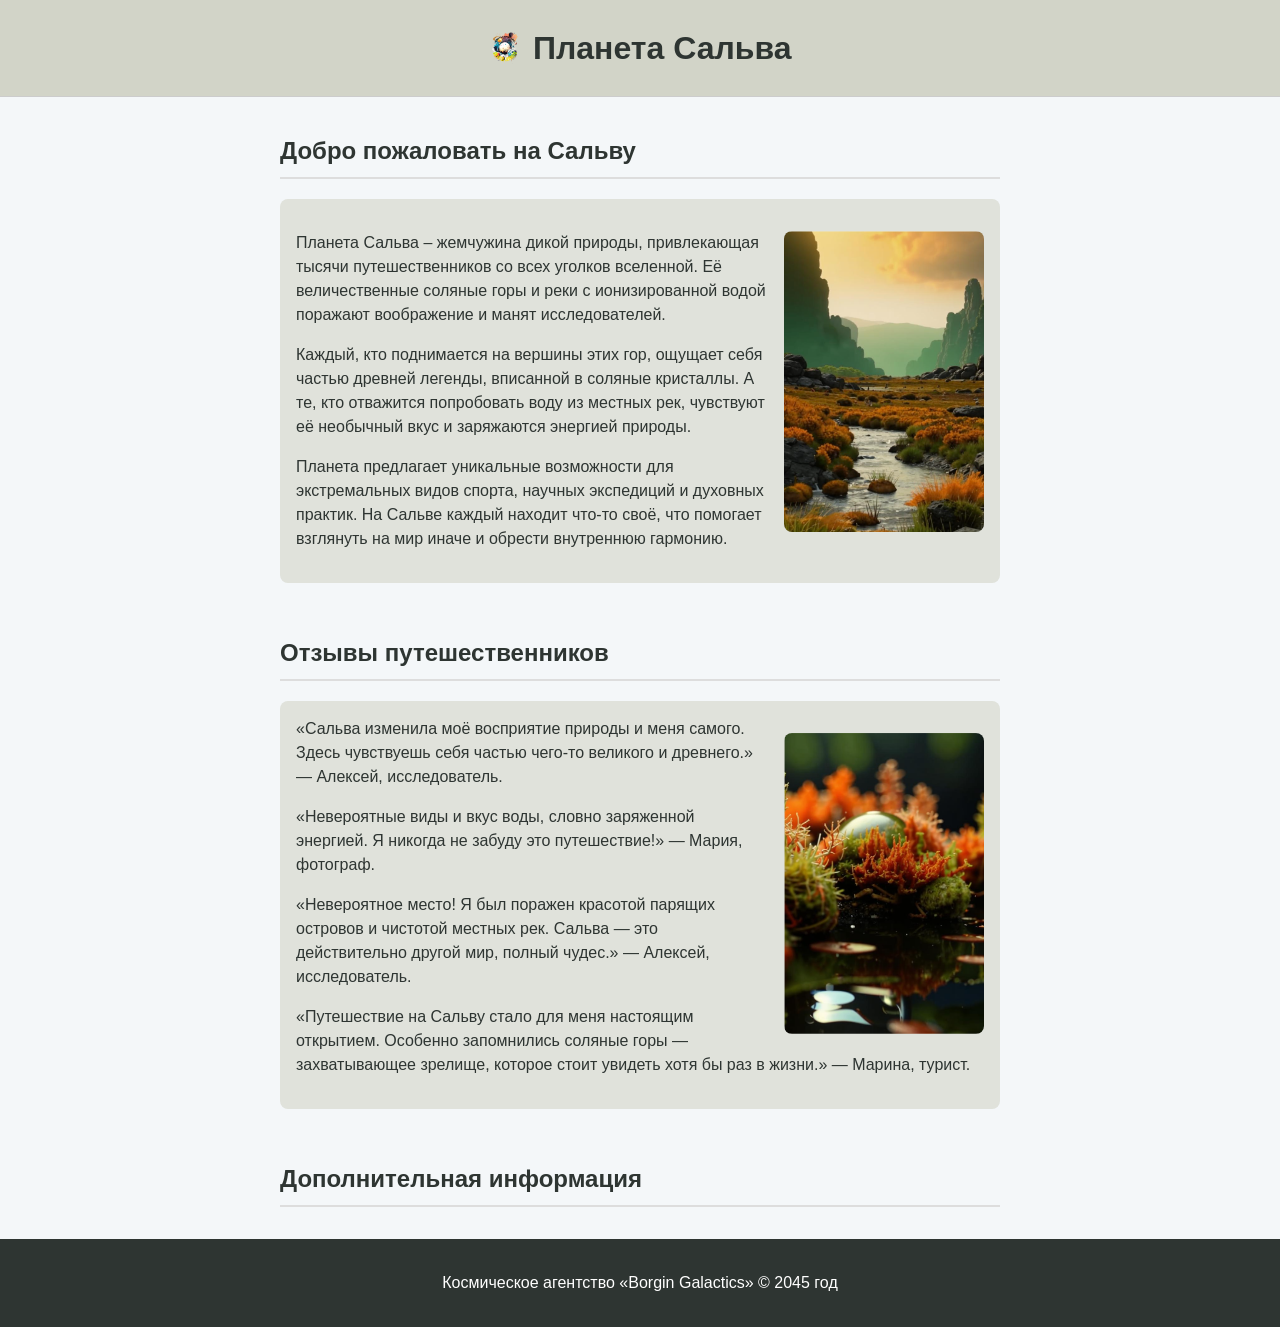
==== index.html @ 397749f0 "site" ====
<!DOCTYPE html>
<html lang="ru">

<head>
    <meta charset="UTF-8">
    <meta name="viewport" content="width=device-width, initial-scale=1.0">
    <title>Планета Сальва</title>
    <link rel="stylesheet" href="/css/style.css">
</head>

<body>
    <header>
        <img src="pictures/logo.png" alt="Планета Сальва">
        <h1>Планета Сальва</h1>
    </header>
    <main>
        <section id="about">
            <header>
                <h2>Добро пожаловать на Сальву</h2>
            </header>
            <article>
                <img src="pictures/landscape.png" alt="Пейзаж планеты Сальва">
                <p>
                    Планета Сальва – жемчужина дикой природы, привлекающая тысячи
                    путешественников со всех уголков вселенной. Её величественные
                    соляные горы и реки с ионизированной водой поражают воображение
                    и манят исследователей.
                </p>
                <p>
                    Каждый, кто поднимается на вершины этих гор, ощущает себя частью
                    древней легенды, вписанной в соляные кристаллы.
                    А те, кто отважится попробовать воду из местных рек, чувствуют
                    её необычный вкус и заряжаются энергией природы.
                </p>
                <p>
                    Планета предлагает уникальные возможности для экстремальных видов
                    спорта, научных экспедиций и духовных практик. На Сальве каждый
                    находит что-то своё, что помогает взглянуть на мир иначе
                    и обрести внутреннюю гармонию.
                </p>
            </article>
        </section>
        <section id="reviews">
            <h2>Отзывы путешественников</h2>
            <article>
                <img src="pictures/review.png">
                    «Сальва изменила моё восприятие природы и меня самого. Здесь
                    чувствуешь себя частью чего-то великого и древнего.» — Алексей,
                    исследователь.
                </p>
                <p>
                    «Невероятные виды и вкус воды, словно заряженной энергией.
                    Я никогда не забуду это путешествие!» — Мария, фотограф.
                </p>
                <p>
                    «Невероятное место! Я был поражен красотой парящих островов
                    и чистотой местных рек. Сальва — это действительно другой мир,
                    полный чудес.» — Алексей, исследователь.
                </p>
                <p>
                    «Путешествие на Сальву стало для меня настоящим открытием.
                    Особенно запомнились соляные горы — захватывающее зрелище,
                    которое стоит увидеть хотя бы раз в жизни.» — Марина, турист.
                </p>
                </p>
            </article>
        </section>
        <section id="activities">
            <h2>Дополнительная информация</h2>
        </section>
    </main>
    <footer>
         <p>Космическое агентство «Borgin Galactics» &copy; 2045 год</p>
    </footer>
    </section>
</body>

</html>
---- css/style.css ----
* {
    box-sizing: border-box;
}

body {
    font-family: -apple-system, BlinkMacSystemFont, Roboto, Oxygen-Sans, Ubuntu, Cantarell, 'Helvetica Neue', Arial, sans-serif, 'Apple Color Emoji', 'Segoe UI Emoji', 'Segoe UI Symbol';
    -webkit-font-smoothing: antialiased;
    -moz-osx-font-smoothing: grayscale;
    text-rendering: optimizeLegibility;
    margin: 0;
    padding: 0;
    line-height: 1.5;
    color: #2E3532;
    background-color: #f4f7f9;
}

/* Шапка сайта */
body > header {
    background-color: #D2D4C8;
    text-align: center;
    padding: 24px;
    border-bottom: 1px solid #ccc;
}

body > header img {
    max-width: 32px;
    margin-right: 8px;
    display: inline-block;
    vertical-align: middle;
}

body > header h1 {
    display: inline-block;
    margin: 0;
    vertical-align: middle;
    color: #2E3532;
}

a {
    color: #d47739;
}

/* Основной контент */
main {
    margin: 0 auto 32px;
    max-width: 720px;
}

main > section {
    margin-bottom: 16px;
    padding-top: 16px;
}

h2 {
    color: #2E3532;
    border-bottom: 2px solid #ddd;
    padding-bottom: 8px;
}

section article {
    background-color: #E0E2DB;
    padding: 16px;
    border-radius: 8px;
}

main > section img {
    width: 200px;
    float: right;
    margin: 16px 0 16px 16px;
    border-radius: 8px;
}

/* Подвал */
footer {
    background-color: #2E3532;
    color: white;
    text-align: center;
    padding: 16px;
    margin-top: 32px;
}

body > header > nav {
    display: flex; 
    justify-content: center; 
    align-items: center;
}
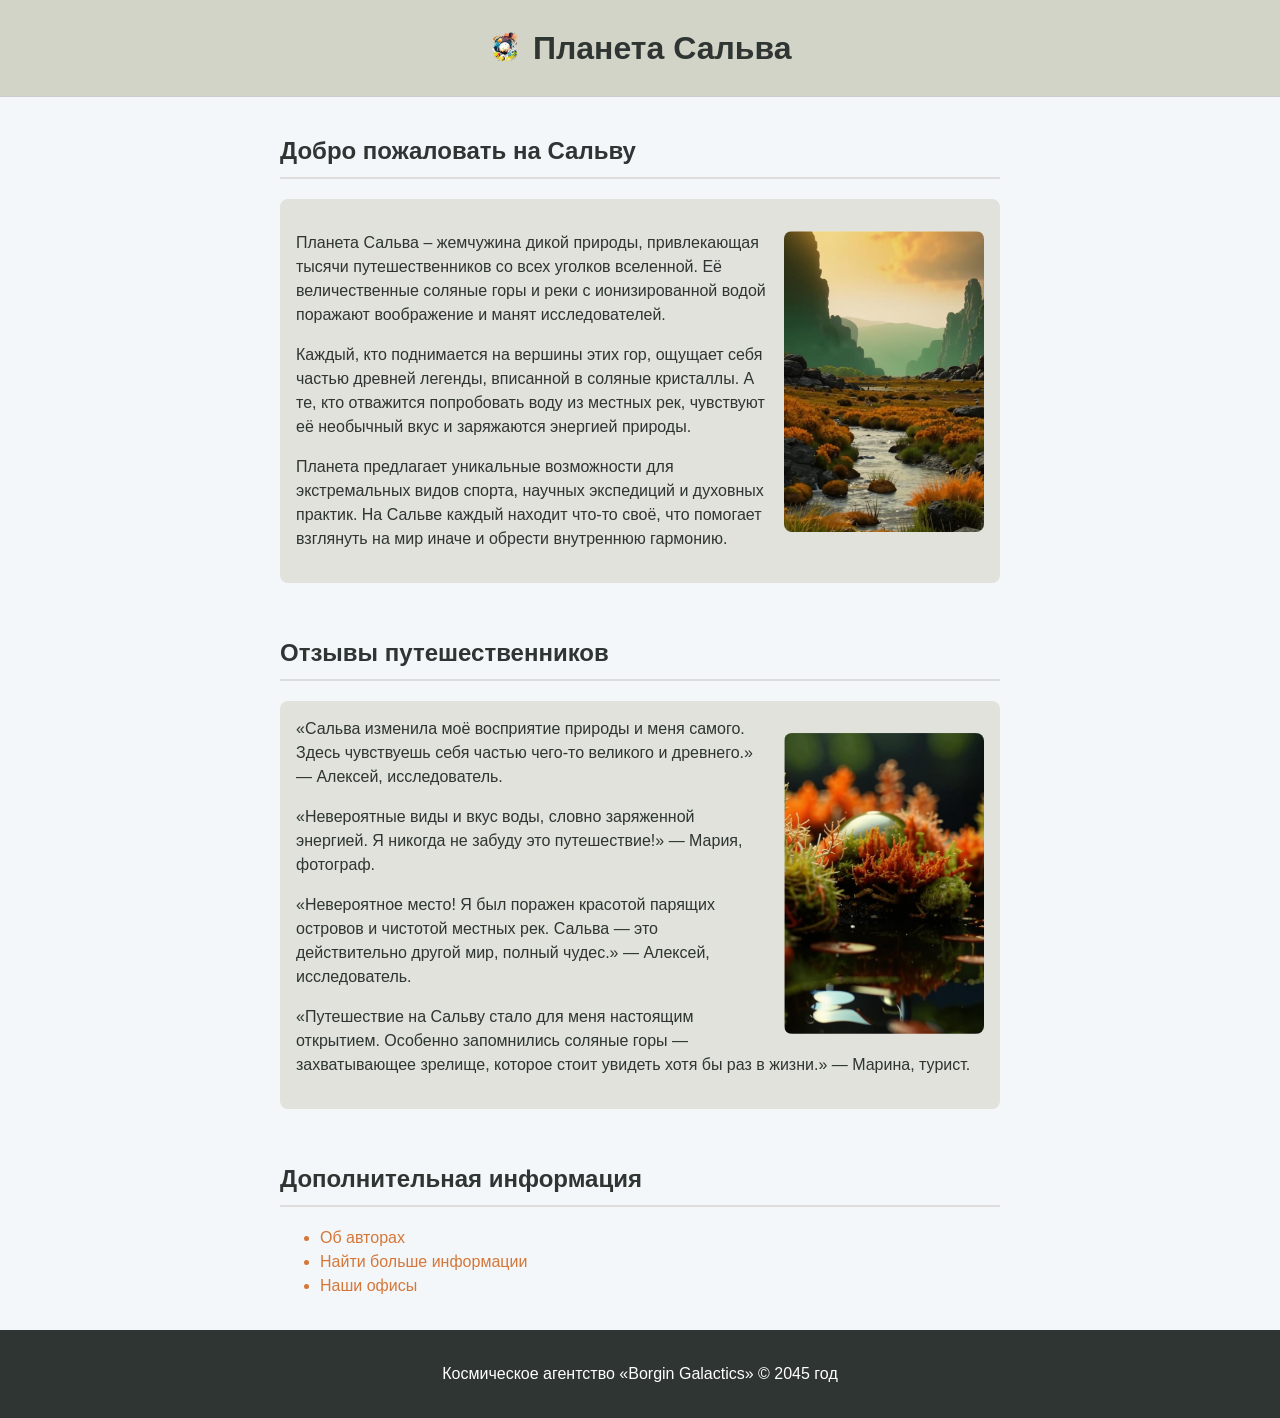
==== commit a844567d: "site" ====
--- a/index.html
+++ b/index.html
@@ -5,7 +5,7 @@
     <meta charset="UTF-8">
     <meta name="viewport" content="width=device-width, initial-scale=1.0">
     <title>Планета Сальва</title>
-    <link rel="stylesheet" href="/css/style.css">
+    <link rel="stylesheet" href="css/style.css">
 </head>
 
 <body>
@@ -68,6 +68,13 @@
         <section id="activities">
             <h2>Дополнительная информация</h2>
         </section>
+        <nav>
+            <ul>
+                <a href="https://informatics.ru/"><li>Об авторах</li></a>
+                <a href="pages/404.html"><li>Найти больше информации</li></a>
+                <a href="pages/404.html"><li>Наши офисы</li></a>
+            </ul>
+        </nav>
     </main>
     <footer>
          <p>Космическое агентство «Borgin Galactics» &copy; 2045 год</p>
--- a/css/style.css
+++ b/css/style.css
@@ -38,6 +38,7 @@
 
 a {
     color: #d47739;
+    text-decoration: none;
 }
 
 /* Основной контент */
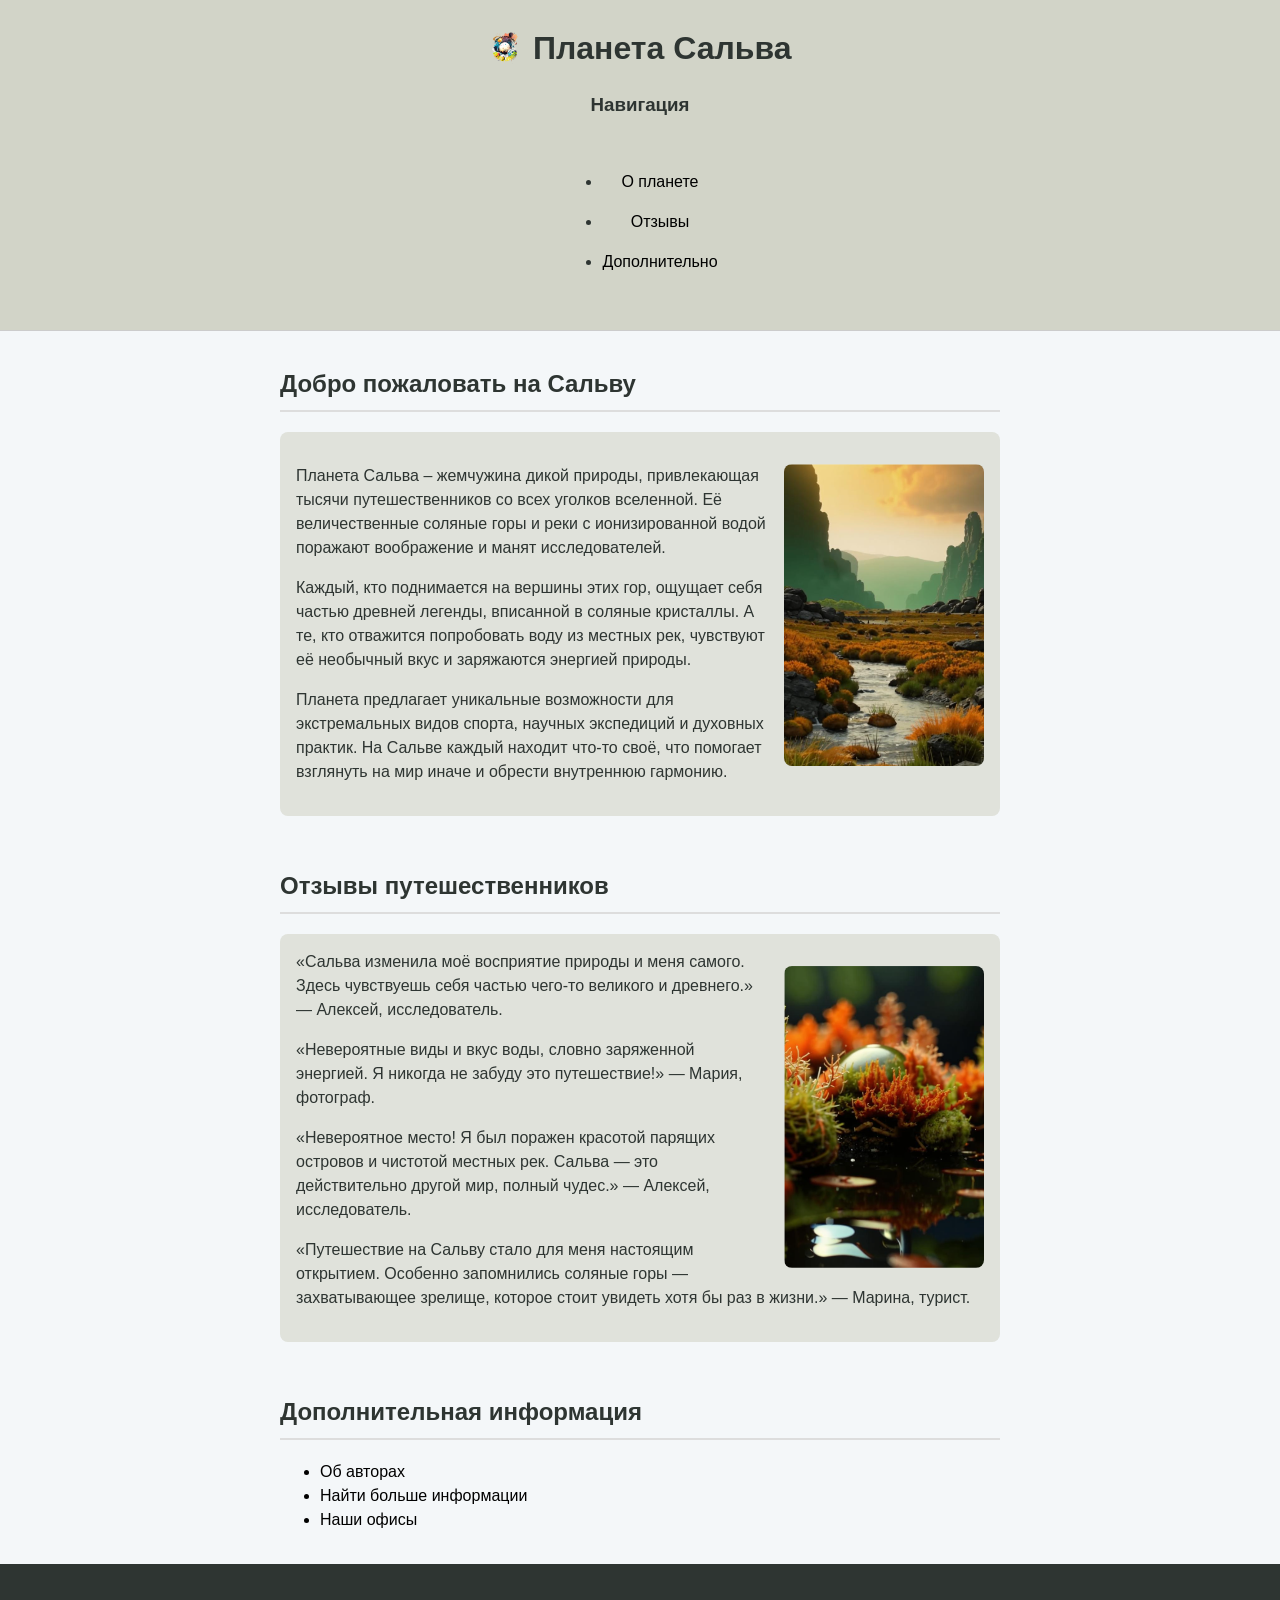
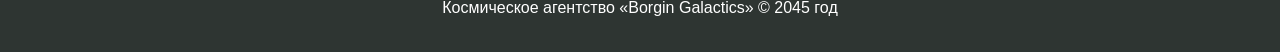
==== commit 1aaa1d6d: "site" ====
--- a/index.html
+++ b/index.html
@@ -12,6 +12,14 @@
     <header>
         <img src="pictures/logo.png" alt="Планета Сальва">
         <h1>Планета Сальва</h1>
+        <h3>Навигация</h3>
+        <nav>
+            <ul>
+                <li><a href="#about"><p>О планете</p></a></li>
+                <li><a href="#reviews"><p>Отзывы</p></a></li>
+                <li><a href="#activities"><p>Дополнительно</p></a></li>
+            </ul>
+        </nav>
     </header>
     <main>
         <section id="about">
--- a/css/style.css
+++ b/css/style.css
@@ -1,3 +1,7 @@
+html {
+    scroll-behavior: smooth;
+}  
+
 * {
     box-sizing: border-box;
 }
@@ -37,8 +41,16 @@
 }
 
 a {
-    color: #d47739;
+    width: 10px;
+    height: auto;
+    color: black;
     text-decoration: none;
+    transition: 0.9s;
+}
+
+a:hover{
+    background-color: black;
+    color: rgb(107, 130, 204);
 }
 
 /* Основной контент */
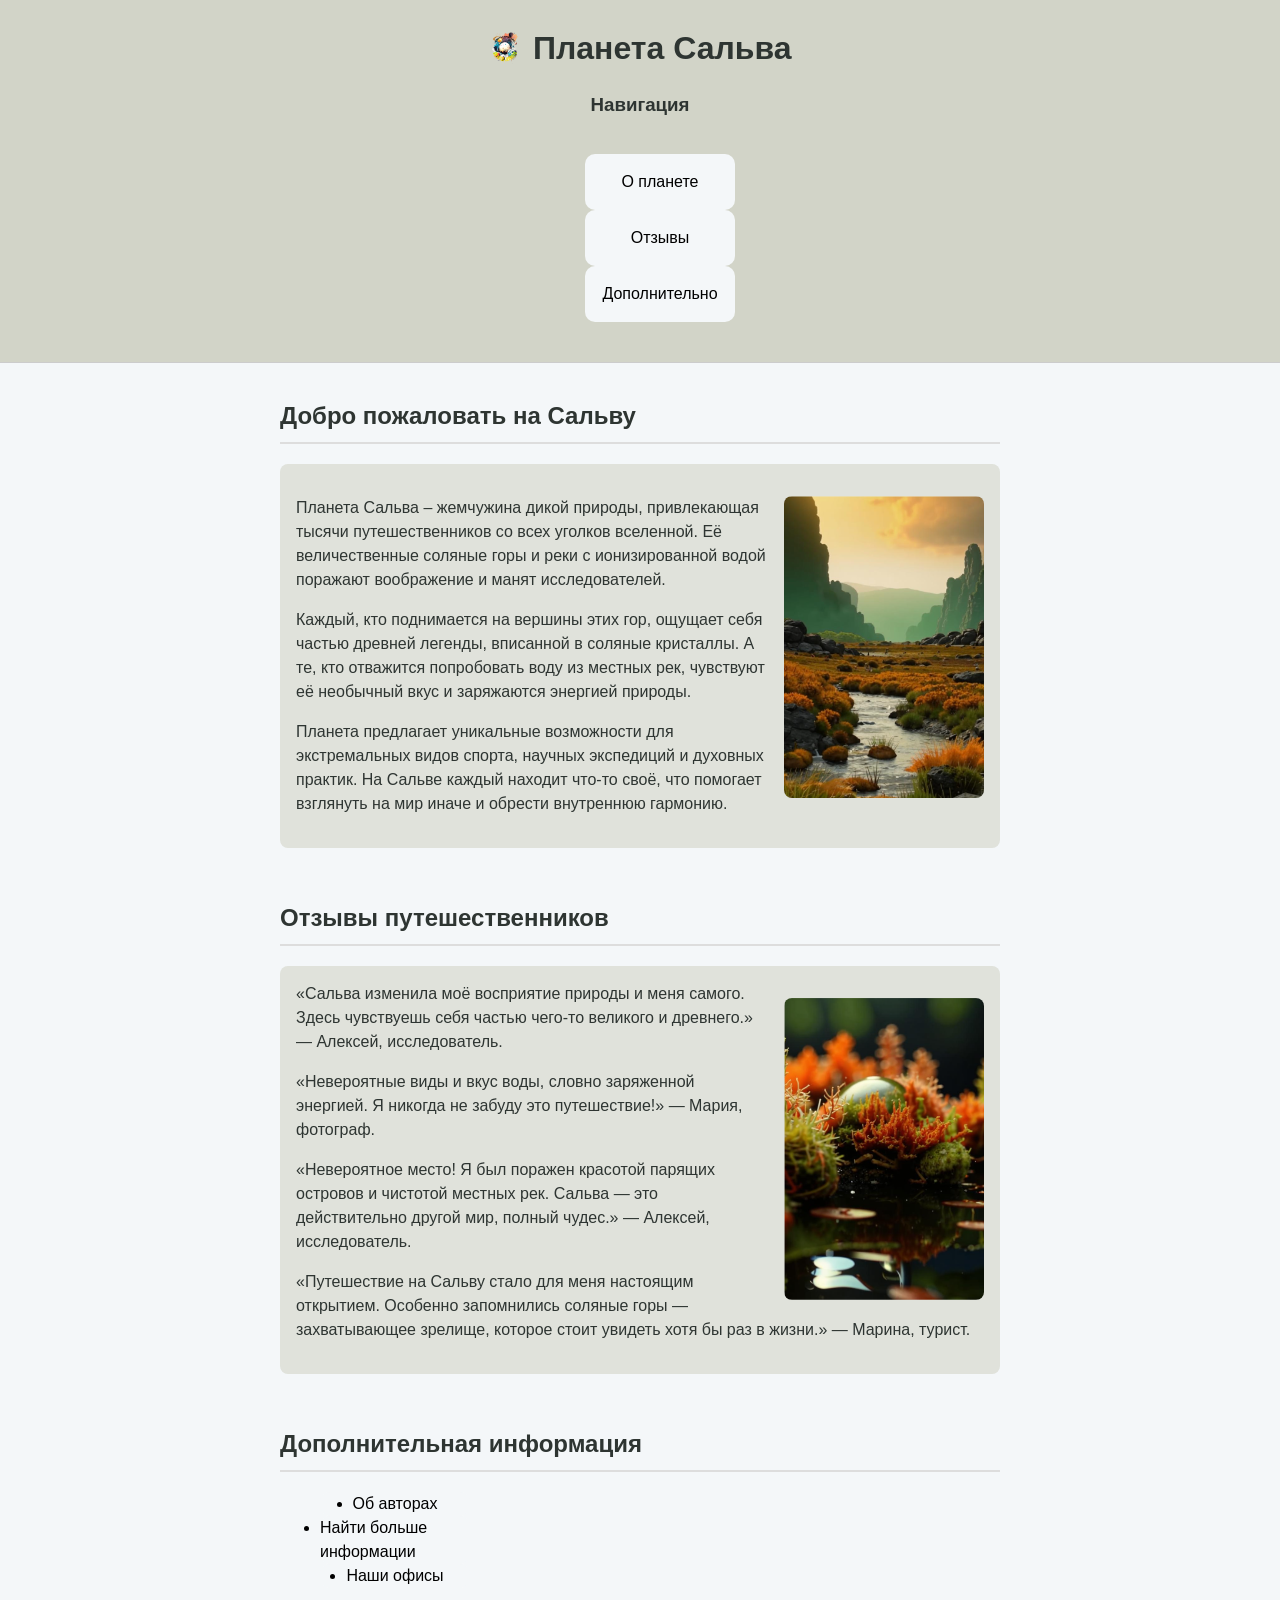
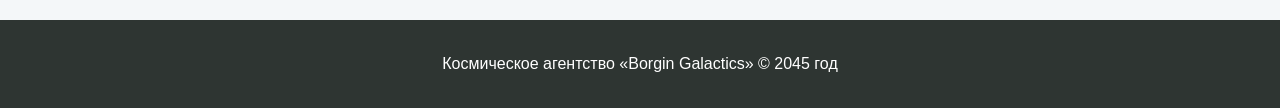
==== commit 86bc0896: "site" ====
--- a/index.html
+++ b/index.html
@@ -15,10 +15,9 @@
         <h3>Навигация</h3>
         <nav>
             <ul>
-                <li><a href="#about"><p>О планете</p></a></li>
-                <li><a href="#reviews"><p>Отзывы</p></a></li>
-                <li><a href="#activities"><p>Дополнительно</p></a></li>
-            </ul>
+                <a href="#about"><p>О планете</p></a>
+                <a href="#reviews"><p>Отзывы</p></a>
+                <a href="#activities"><p>Дополнительно</p></a>
         </nav>
     </header>
     <main>
--- a/css/style.css
+++ b/css/style.css
@@ -41,11 +41,18 @@
 }
 
 a {
-    width: 10px;
+    width: 150px;
     height: auto;
     color: black;
     text-decoration: none;
     transition: 0.9s;
+    background-color: #f4f7f9;
+    border: 2px;
+    border-radius: 10px;
+    display: flex;
+    justify-content: center;
+    flex: 100px;
+    align-content: center;
 }
 
 a:hover{
